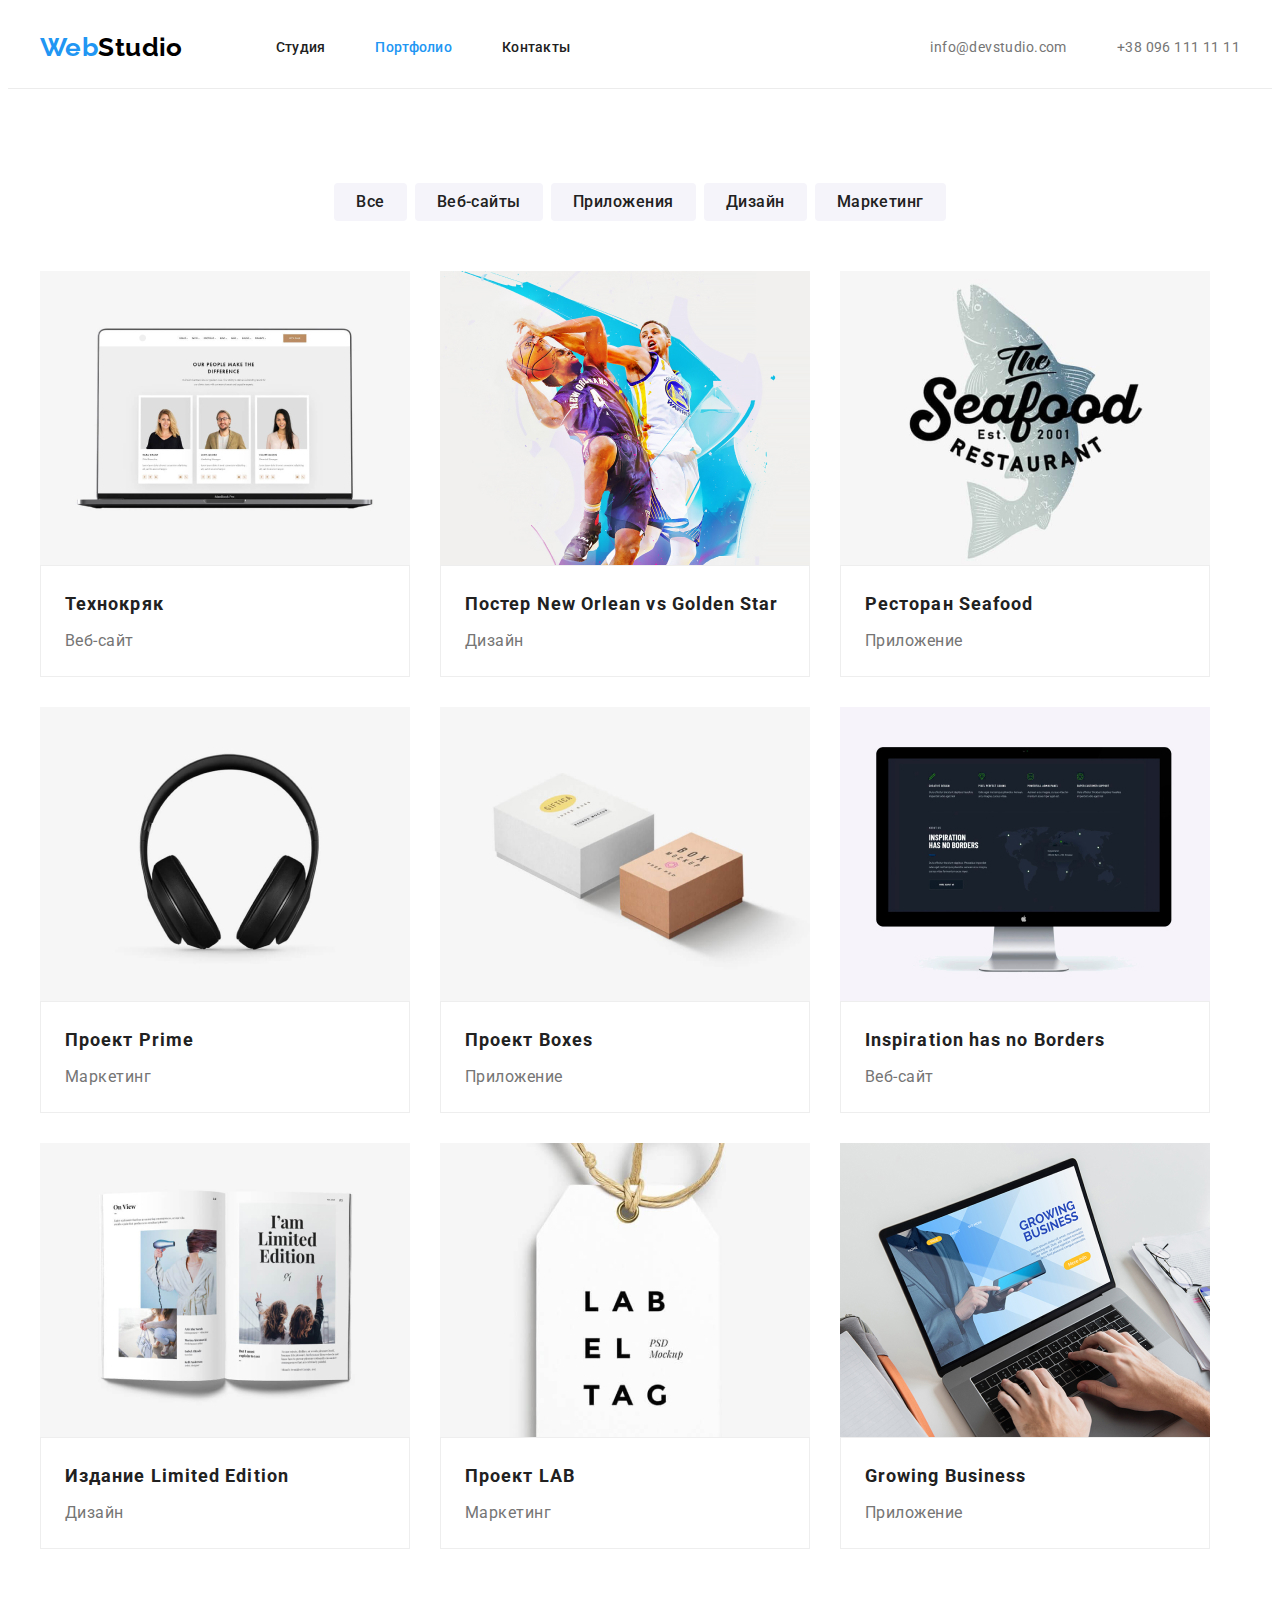
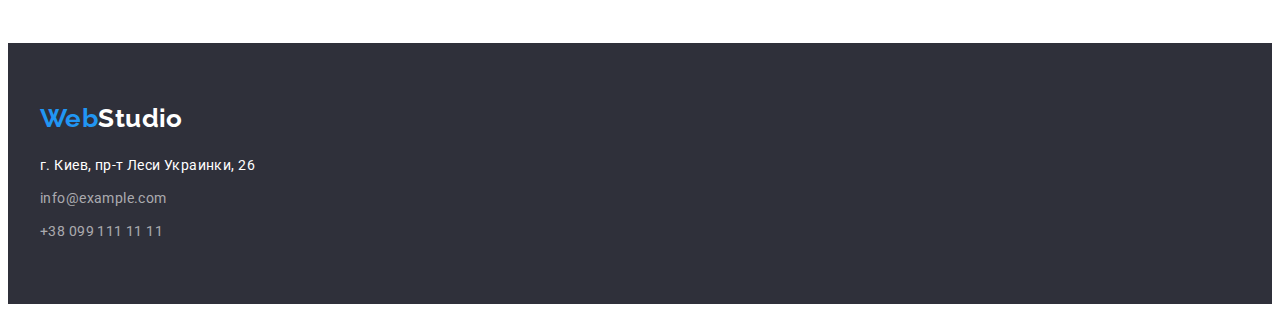
==== portfolio.html @ 22b2ff81 "завантаження попередньої роботи" ====
<!DOCTYPE html>
<html lang="en">

<head>
    <meta charset="UTF-8">
    <meta http-equiv="X-UA-Compatible" content="IE=edge">
    <meta name="viewport" content="width=device-width, initial-scale=1.0">
    <title>Document</title>
<link rel="preconnect" href="https://fonts.googleapis.com">
<link rel="preconnect" href="https://fonts.gstatic.com" crossorigin>
<link href="https://fonts.googleapis.com/css2?family=Raleway:wght@700&family=Roboto:wght@400;500;700;900&display=swap" rel="stylesheet">
<link rel="stylesheet" href="https://cdnjs.cloudflare.com/ajax/libs/modern-normalize/1.1.0/modern-normalize.min.css"
    integrity="sha512-wpPYUAdjBVSE4KJnH1VR1HeZfpl1ub8YT/NKx4PuQ5NmX2tKuGu6U/JRp5y+Y8XG2tV+wKQpNHVUX03MfMFn9Q=="
    crossorigin="anonymous" referrerpolicy="no-referrer" />
    <link rel="stylesheet" href="./css/styles.css">
</head>

<body>
    <header class="header">
        <div class="container">
            <nav class="nav">
                <a class="logo" href="./"><span class="logo-blue-text">Web</span>Studio</a>
                <ul class="nav-list">
                    <li class="nav-item">
                        <a class="nav-link" href="./index.html">Студия</a>
                    </li>
                    <li class="nav-item">
                        <a class="nav-link nav-link-active" href="./portfolio.html">Портфолио</a>
                    </li>
                    <li class="nav-item">
                        <a class="nav-link" href="">Контакты</a>
                    </li>
                </ul>
            </nav>
            <ul class="contacts-list">
                <li class="contacts-item">
                    <a class="contacts-link" href="mailto:info@devstudio.com">info@devstudio.com</a>
                </li>
                <li class="contacts-item">
                    <a class="contacts-link" href="tel:+380961111111">+38 096 111 11 11</a>
                </li>
            </ul>
        </div>
    </header>
    <main>
<section class="section">
    <div class="container">
<h1 class="invisible-title">Примери работ</h1>
<ul class="works-list-button">
    <li class="works-button-item"><button class="works-button" type="button">Все</button></li>
    <li class="works-button-item"><button class="works-button" type="button">Веб-сайты</button></li>
    <li class="works-button-item"><button class="works-button" type="button">Приложения</button></li>
    <li class="works-button-item"><button class="works-button" type="button">Дизайн</button></li>
    <li class="works-button-item"><button class="works-button" type="button">Маркетинг</button></li>
</ul>
<ul class="works-list">
    <li class="works-item">
        <a href="">
            <img src="./images/img.jpg" class="work-img" alt="Веб-сайт замовника" width="370">
            <div class="work-text-box">
                <h2 class="work-box-title" >Технокряк</h2>
                <p class="work-text">Веб-сайт</p>
            </div>
        </a>
    </li>
    <li class="works-item">
        <a href="">
            <img src="./images/img2.jpg" class="work-img" alt="Два баскетболіста в грі" width="370">
            <div class="work-text-box"> 
                <h2  class="work-box-title">Постер New Orlean vs Golden Star</h2>
                <p class="work-text">Дизайн</p>
            </div>
        </a>
    </li>
    <li class="works-item">
        <a  href="">
            <img src="./images/img3.jpg" class="work-img" alt="логотип с рибой" width="370">
            <div class="work-text-box">
                <h2  class="work-box-title">Ресторан Seafood</h2>
                <p class="work-text">Приложение</p>
            </div>
        </a>
    </li>
    <li class="works-item">
        <a  href="">
            <img src="./images/img4.jpg" class="work-img" alt="наушники" width="370">
            <div class="work-text-box"> 
                <h2 class="work-box-title" >Проект Prime</h2>
                <p class="work-text">Маркетинг</p>   
            </div>
        </a>
    </li>
    <li class="works-item">
        <a href="">
            <img src="./images/img5.jpg" class="work-img" alt="два блока белий и бежевий" width="370">
            <div class="work-text-box"> 
                <h2 class="work-box-title" >Проект Boxes</h2>
                <p class="work-text">Приложение</p>
            </div>
        </a>
    </li>
    <li class="works-item">
        <a href="">
            <img src="./images/img6.jpg" class="work-img" alt="монитор с картой мира" width="370">
            <div class="work-text-box"> 
                <h2 class="work-box-title" >Inspiration has no Borders</h2>
                <p class="work-text">Веб-сайт</p>
            </div>
        </a>
    </li>
    <li class="works-item">
        <a href="">
            <img src="./images/img7.jpg" class="work-img" alt="откритая книга с фотографиями" width="370">
            <div class="work-text-box"> 
                <h2  class="work-box-title">Издание Limited Edition</h2>
                <p class="work-text">Дизайн</p>
            </div>
        </a>
    </li>
    <li class="works-item">
        <a  href="">
            <img src="./images/img8.jpg" class="work-img" alt="бирка" width="370">
            <div class="work-text-box"> 
                <h2 class="work-box-title" >Проект LAB</h2>
                <p class="work-text">Маркетинг</p>
            </div>
        </a>
    </li>
    <li class="works-item">
        <a href="">
            <img src="./images/img9.jpg" class="work-img" alt="человек набирает текст" width="370">
            <div class="work-text-box"> 
                <h2 class="work-box-title">Growing Business</h2>
                <p class="work-text">Приложение</p>
            </div>
        </a>
    </li>
</ul>
</div>
</section>
    </main>
<footer class="low">
    <div class="container">
        <a class="logo low-logo" href="./"><span class="logo-blue-text">Web</span>Studio</a>
        <address>
            <ul class="address-list">
                <li class="address-item">
                    <p class="address-text">г. Киев, пр-т Леси Украинки, 26</p>
                </li>
                <li class="address-item">
                    <a class="address-links" href="mailto:info@example.com">info@example.com</a>
                </li>
                <li class="address-item">
                    <a class="address-links" href="tel:+380991111111">+38 099 111 11 11</a>
                </li>
            </ul>
        </address>
    </div>
</footer>

</body>

</html>
---- css/styles.css ----
:root {
  --primary-text-color: #757575;
  --title-text-color: #212121;
  --accent-color: #2196f3;
  --fon-color: #ffffff;
  --interval-box: 30px;
}

body {
  font-family: "Roboto", sans-serif;
  font-size: 14px;
  line-height: 1.71;
  letter-spacing: 0.03em;

  background-color: var(--fon-color);
  color: var(--primary-text-color);
}

h1,
h2,
h3,
p,
ul {
  margin: 0;
}
ul {
  list-style: none;
  padding: 0;
}
a {
  text-decoration: none;
  color: inherit;
}
.container {
  padding-left: 15px;
  padding-right: 15px;

  width: 1200px;
  margin: 0 auto;
}

/* header */
.header {
  display: flex;
  border-bottom: 1px solid #ececec;
  height: 80px;
}
.header > .container {
  display: flex;
  align-items: center;
  justify-content: space-between;
}
.nav {
  display: flex;
  align-items: center;
}
.logo {
  font-family: "Raleway", sans-serif;
  font-size: 26px;
  line-height: 1.2;
  font-weight: 700;

  color: #000000;
  margin-right: 93px;
}
.logo-blue-text {
  color: var(--accent-color);
}
.nav-list,
.contacts-list,
.feature,
.career,
.comand,
.works-list-button,
.works-list {
  display: flex;
}
.nav-link,
.contacts-link {
  display: block;
  padding: 20px 0;
}
.nav-link {
  color: var(--title-text-color);
  font-weight: 500;
  letter-spacing: 0.02em;
  line-height: 1.14;
}
.nav-link-active {
  color: var(--accent-color);
}
.nav-item,
.contacts-item {
  margin-right: 50px;
}
.nav-list > .nav-item:last-child,
.contacts-list > .contacts-item:last-child {
  margin-right: 0;
}
.contacts-link {
  color: var(--primary-text-color);
}
.nav-link:active,
.nav-link:hover,
.nav-link:focus,
.contacts-link:hover,
.contacts-link:focus {
  color: var(--accent-color);
}

/* main */
.hero {
  padding-top: 200px;
  padding-bottom: 200px;
  background-color: #2f303a;
  text-align: center;
}

.hero-title {
  font-weight: 900;
  font-size: 44px;
  line-height: 1.36;
  text-align: center;
  letter-spacing: 0.06em;
  text-transform: uppercase;
  color: var(--fon-color);
  margin-bottom: var(--interval-box);
}

.hero-button {
  font-family: inherit;
  font-weight: 700;
  font-size: 16px;
  line-height: 1.87;
  /* identical to box height, or 187% */
  letter-spacing: 0.06em;

  color: var(--fon-color);

  background-color: var(--accent-color);
  cursor: pointer;
  padding: 10px 32px;
  border-radius: 4px;
  border: none;
}
.hero-button:focus,
.hero-button:hover {
  color: var(--accent-color);
  background-color: var(--fon-color);
}
/* особливості */
.section {
  padding-top: 94px;
  padding-bottom: 94px;
}

.invisible-title {
  font-size: 0;
}

.feature-item:not(:last-child),
.career-item:not(:last-child),
.comand-item:not(:last-child) {
  margin-right: var(--interval-box);
}
.feature-title {
  font-weight: 700;
  font-size: 14px;
  line-height: 1.14;
  text-transform: uppercase;
  margin-bottom: 10px;

  color: var(--title-text-color);
}

/* чим займаємося */
.no-pading-top {
  padding-top: 0;
}
.career-img,
.comand-foto,
.work-img {
  width: 100%;
  height: auto;
  display: block;
}
.comand-title,
.career-title {
  margin-bottom: 50px;
  font-weight: 700;
  font-size: 36px;
  line-height: 1.17;
  text-align: center;

  color: var(--title-text-color);
}

/* Наша команда */

.team {
  background-color: #f5f4fa;
}
/* .comand-item {
} */
.comand-text {
  font-size: 16px;
  line-height: 1.19;
  padding: 30px 0;
  background-color: var(--fon-color);
  text-align: center;
  border-radius: 0px 0px 4px 4px;
  box-shadow: 0px 1px 3px rgba(0, 0, 0, 0.12), 0px 1px 1px rgba(0, 0, 0, 0.14),
    0px 2px 1px rgba(0, 0, 0, 0.2);
}

.comand-name {
  font-weight: 500;
  margin-bottom: 10px;
  color: var(--title-text-color);
}

/* footer */
.low {
  background-color: #2f303a;
  padding-bottom: 60px;
  padding-top: 60px;
}
.low-logo {
  display: inline-block;
  margin-right: 0;
  margin-bottom: 20px;
  color: var(--fon-color);
}
.address-list {
  font-style: normal;
}
.address-text {
  color: var(--fon-color);
}

.address-links {
  color: rgba(255, 255, 255, 0.6);
}
.address-item:not(:last-child) {
  margin-bottom: 9px;
}
/* portfolio */
.works-list-button {
  margin-bottom: 50px;
  justify-content: center;
}
.works-button-item:not(:last-child) {
  margin-right: 8px;
}
.works-button {
  font-family: inherit;
  font-weight: 500;
  font-size: 16px;
  line-height: 1.62em;
  color: var(--title-text-color);
  background-color: #f5f4fa;
  cursor: pointer;
  padding: 6px 22px;
  border-radius: 4px;
  letter-spacing: 0.03em;
  border: none;
}

.works-button:focus,
.works-button:hover {
  color: var(--fon-color);
  background-color: var(--accent-color);
  box-shadow: 0px 3px 1px rgba(0, 0, 0, 0.1), 0px 1px 2px rgba(0, 0, 0, 0.08),
    0px 2px 2px rgba(0, 0, 0, 0.12);
}
.works-list {
  flex-wrap: wrap;
}

.works-item {
  margin-left: var(--interval-box);
  margin-top: var(--interval-box);
}
.work-text-box {
  border: 1px solid #eeeeee;
  box-sizing: border-box;
  padding: 20px 24px;
}
.works-item:nth-child(3n + 1) {
  margin-left: 0;
}
.works-item:not(:nth-child(n + 4)) {
  margin-top: 0;
}

.work-box-title {
  font-weight: 700;
  font-size: 18px;
  line-height: 2em;
  letter-spacing: 0.06em;
  color: var(--title-text-color);
  margin-bottom: 4px;
}
.work-text {
  font-size: 16px;
  line-height: 1.87em;
  letter-spacing: 0.03em;
  color: inherit;
}
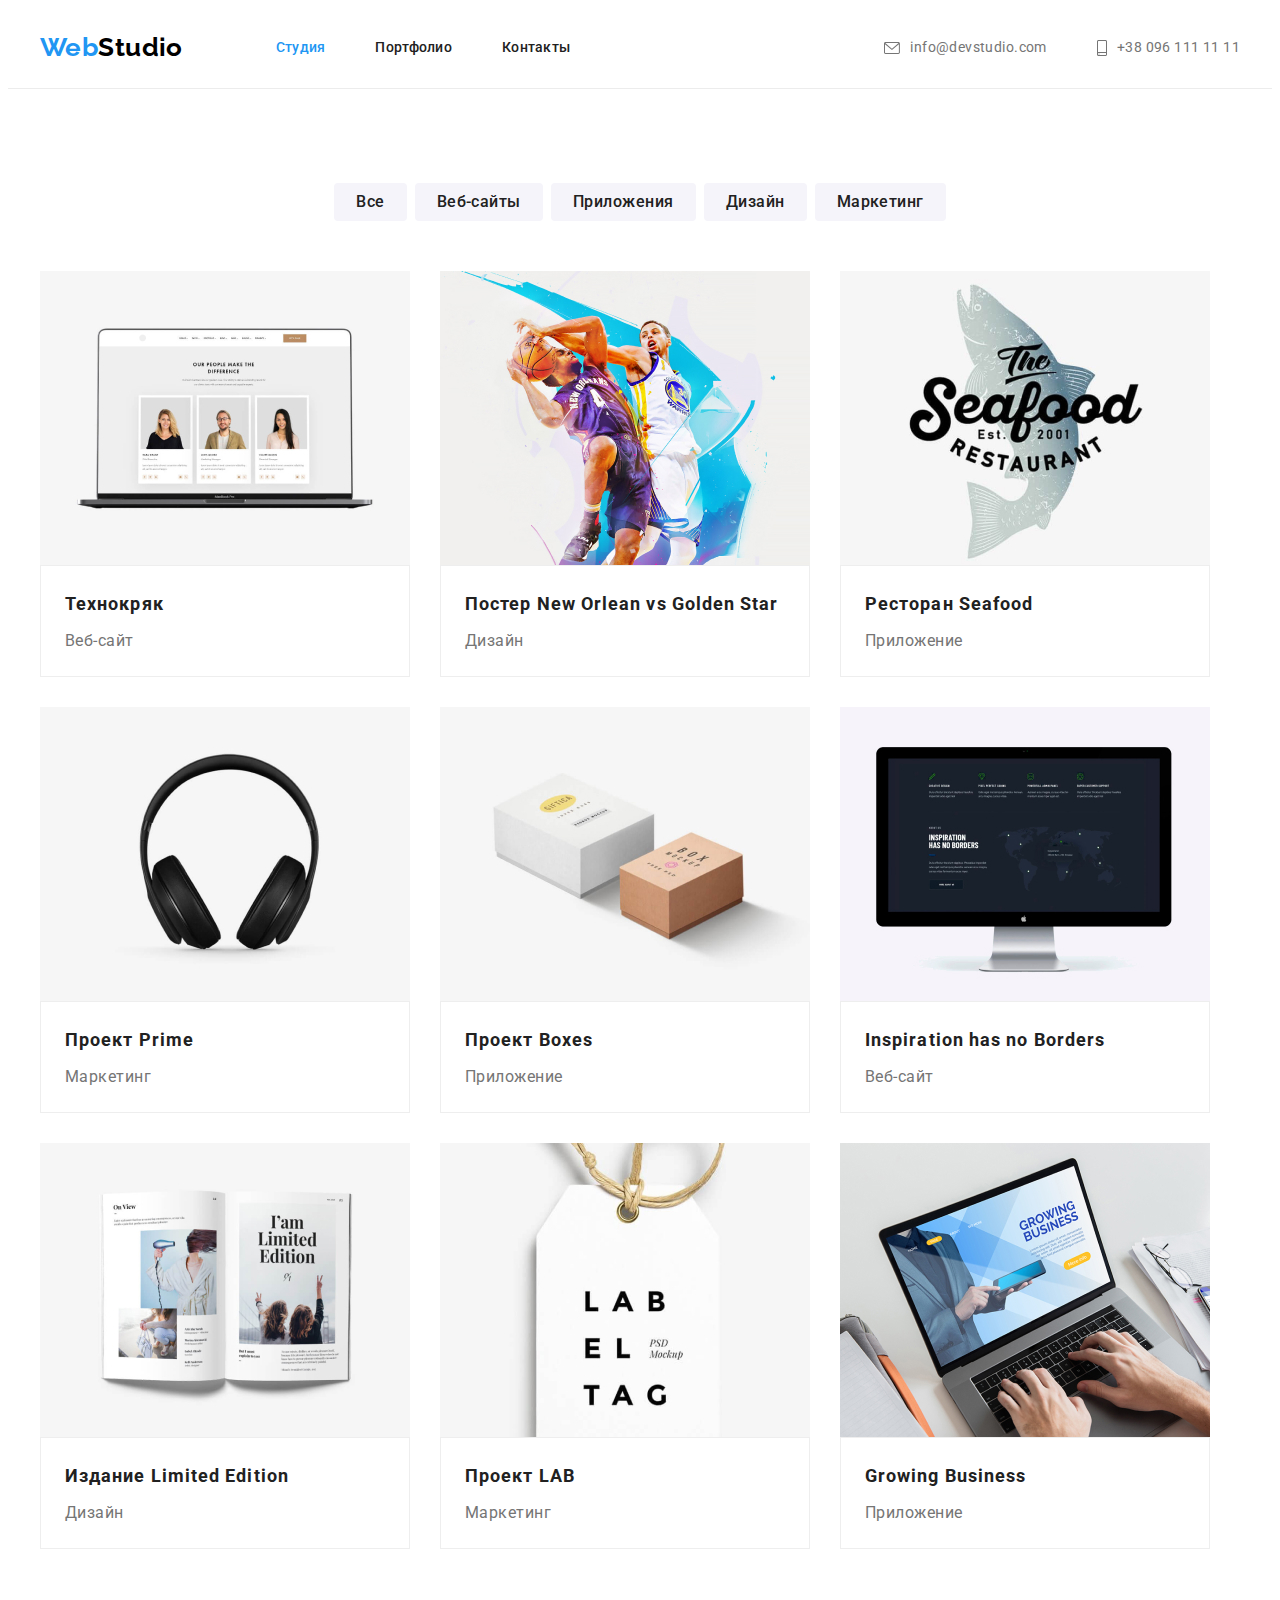
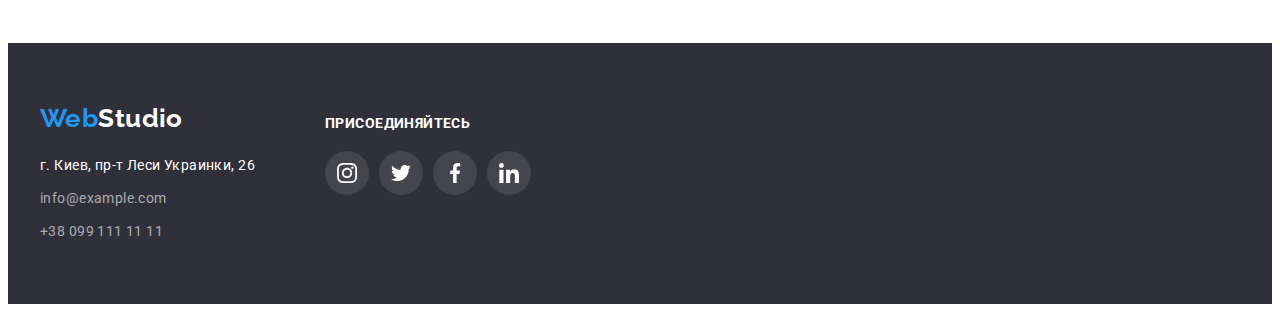
==== commit a746b66e: "закінчений проект" ====
--- a/portfolio.html
+++ b/portfolio.html
@@ -16,32 +16,40 @@
 </head>
 
 <body>
-    <header class="header">
-        <div class="container">
-            <nav class="nav">
-                <a class="logo" href="./"><span class="logo-blue-text">Web</span>Studio</a>
-                <ul class="nav-list">
-                    <li class="nav-item">
-                        <a class="nav-link" href="./index.html">Студия</a>
-                    </li>
-                    <li class="nav-item">
-                        <a class="nav-link nav-link-active" href="./portfolio.html">Портфолио</a>
-                    </li>
-                    <li class="nav-item">
-                        <a class="nav-link" href="">Контакты</a>
-                    </li>
-                </ul>
-            </nav>
-            <ul class="contacts-list">
-                <li class="contacts-item">
-                    <a class="contacts-link" href="mailto:info@devstudio.com">info@devstudio.com</a>
+<header class="header">
+    <div class="container">
+        <nav class="nav">
+            <a class="logo" href="./"><span class="logo-blue-text">Web</span>Studio</a>
+            <ul class="nav-list">
+                <li class="nav-item">
+                    <a class="nav-link nav-link-active" href="./index.html">Студия</a>
                 </li>
-                <li class="contacts-item">
-                    <a class="contacts-link" href="tel:+380961111111">+38 096 111 11 11</a>
+                <li class="nav-item">
+                    <a class="nav-link" href="./portfolio.html">Портфолио</a>
+                </li>
+                <li class="nav-item">
+                    <a class="nav-link" href="">Контакты</a>
                 </li>
             </ul>
-        </div>
-    </header>
+        </nav>
+        <ul class="contacts-list">
+            <li class="contacts-item">
+                <a class="contacts-link" href="mailto:info@devstudio.com">
+                    <svg class="contacts-icon" height="16px" width="16px">
+                        <use href="../images/icons.svg#icon-mail "></use>
+                    </svg>
+                    info@devstudio.com </a>
+            </li>
+            <li class="contacts-item">
+                <a class="contacts-link" href="tel:+380961111111">
+                    <svg class="contacts-icon" height="16px" width="10px">
+                        <use href="../images/icons.svg#icon-smartphone "></use>
+                    </svg>
+                    +38 096 111 11 11</a>
+            </li>
+        </ul>
+    </div>
+</header>
     <main>
 <section class="section">
     <div class="container">
@@ -140,24 +148,47 @@
 </section>
     </main>
 <footer class="low">
-    <div class="container">
-        <a class="logo low-logo" href="./"><span class="logo-blue-text">Web</span>Studio</a>
-        <address>
-            <ul class="address-list">
-                <li class="address-item">
-                    <p class="address-text">г. Киев, пр-т Леси Украинки, 26</p>
-                </li>
-                <li class="address-item">
-                    <a class="address-links" href="mailto:info@example.com">info@example.com</a>
-                </li>
-                <li class="address-item">
-                    <a class="address-links" href="tel:+380991111111">+38 099 111 11 11</a>
-                </li>
+    <div class="container low-container">
+        <div>
+            <a class="logo low-logo" href="./"><span class="logo-blue-text">Web</span>Studio</a>
+            <address>
+                <ul class="address-list">
+                    <li class="address-item">
+                        <p class="address-text">г. Киев, пр-т Леси Украинки, 26</p>
+                    </li>
+                    <li class="address-item">
+                        <a class="address-links" href="mailto:info@example.com">info@example.com</a>
+                    </li>
+                    <li class="address-item">
+                        <a class="address-links" href="tel:+380991111111">+38 099 111 11 11</a>
+                    </li>
+                </ul>
+            </address>
+        </div>
+        <div class="social-networks-box">
+            <p class="social-networks-text">присоединяйтесь</p>
+            <ul class="social-networks-list">
+                <li class="social-networks-item"><a href="" class="social-networks-link"> <svg
+                            class="social-networks-icon">
+                            <use href="../images/icons.svg#icon-instagram "></use>
+                        </svg>
+                    </a></li>
+                <li class="social-networks-item"><a href="" class="social-networks-link"> <svg
+                            class="social-networks-icon">
+                            <use href="../images/icons.svg#icon-tvitter "></use>
+                        </svg></a></li>
+                <li class="social-networks-item"><a href="" class="social-networks-link"> <svg
+                            class="social-networks-icon">
+                            <use href="../images/icons.svg#icon-facebook "></use>
+                        </svg></a></li>
+                <li class="social-networks-item"><a href="" class="social-networks-link"> <svg
+                            class="social-networks-icon">
+                            <use href="../images/icons.svg#icon-linkedin "></use>
+                        </svg></a></li>
             </ul>
-        </address>
+        </div>
     </div>
 </footer>
-
 </body>
 
 </html>--- a/css/styles.css
+++ b/css/styles.css
@@ -77,7 +77,6 @@
 }
 .nav-link,
 .contacts-link {
-  display: block;
   padding: 20px 0;
 }
 .nav-link {
@@ -89,31 +88,46 @@
 .nav-link-active {
   color: var(--accent-color);
 }
-.nav-item,
-.contacts-item {
+.nav-item:not(:last-child),
+.contacts-item:not(:last-child) {
   margin-right: 50px;
 }
-.nav-list > .nav-item:last-child,
-.contacts-list > .contacts-item:last-child {
-  margin-right: 0;
-}
+
 .contacts-link {
+  display: flex;
+  align-items: center;
   color: var(--primary-text-color);
-}
-.nav-link:active,
+  fill: var(--primary-text-color);
+}
+.contacts-icon {
+  margin-right: 10px;
+}
+
 .nav-link:hover,
 .nav-link:focus,
 .contacts-link:hover,
 .contacts-link:focus {
   color: var(--accent-color);
+  fill: var(--accent-color);
 }
 
 /* main */
 .hero {
   padding-top: 200px;
   padding-bottom: 200px;
+
+  text-align: center;
   background-color: #2f303a;
-  text-align: center;
+  background-image: linear-gradient(
+      to right,
+      rgba(47, 48, 58, 0.4),
+      rgba(47, 48, 58, 0.4)
+    ),
+    url("../images/fon.jpg");
+
+  background-repeat: no-repeat;
+  background-size: cover;
+  background-position: center;
 }
 
 .hero-title {
@@ -158,9 +172,24 @@
   font-size: 0;
 }
 
+.feature-box {
+  display: flex;
+  justify-content: center;
+  align-items: center;
+  height: 120px;
+  width: 270px;
+  border-radius: 4px;
+  margin-bottom: var(--interval-box);
+  background: #f5f4fa;
+}
+.feature-icon {
+  height: 70px;
+  width: 70px;
+}
 .feature-item:not(:last-child),
 .career-item:not(:last-child),
-.comand-item:not(:last-child) {
+.comand-item:not(:last-child),
+.client-item:not(:last-child) {
   margin-right: var(--interval-box);
 }
 .feature-title {
@@ -185,11 +214,13 @@
   display: block;
 }
 .comand-title,
-.career-title {
+.career-title,
+.client-title {
   margin-bottom: 50px;
   font-weight: 700;
   font-size: 36px;
   line-height: 1.17;
+  letter-spacing: 0.03em;
   text-align: center;
 
   color: var(--title-text-color);
@@ -211,6 +242,7 @@
   border-radius: 0px 0px 4px 4px;
   box-shadow: 0px 1px 3px rgba(0, 0, 0, 0.12), 0px 1px 1px rgba(0, 0, 0, 0.14),
     0px 2px 1px rgba(0, 0, 0, 0.2);
+  fill: #afb1b8;
 }
 
 .comand-name {
@@ -218,13 +250,68 @@
   margin-bottom: 10px;
   color: var(--title-text-color);
 }
-
+.comand-work {
+  margin-bottom: 16px;
+}
+.social-networks-list {
+  display: flex;
+  justify-content: center;
+}
+.social-networks-item:not(:last-child) {
+  margin-right: 10px;
+}
+.social-networks-link {
+  display: flex;
+  justify-content: center;
+  align-items: center;
+  height: 44px;
+  width: 44px;
+  border-radius: 50%;
+  background: rgba(255, 255, 255, 0.1);
+  text-align: center;
+}
+.social-networks-link:hover,
+.social-networks-link:focus {
+  background-color: var(--accent-color);
+  fill: var(--fon-color);
+}
+.social-networks-icon {
+  height: 20px;
+  width: 20px;
+  fill: inherit;
+}
+/* Постоянные клиенты */
+.client {
+  display: flex;
+}
+.client-link {
+  display: flex;
+  justify-content: center;
+  align-items: center;
+  width: 170px;
+  height: 92px;
+  display: flex;
+  fill: #afb1b8;
+  border: 1px solid #afb1b8;
+  border-radius: 4px;
+  padding: 16px 32px;
+}
+.client-icon {
+  fill: inherit;
+}
+.client-link:hover,
+.client-link:focus {
+  fill: var(--accent-color);
+}
 /* footer */
 .low {
   background-color: #2f303a;
   padding-bottom: 60px;
   padding-top: 60px;
 }
+.low-container {
+  display: flex;
+}
 .low-logo {
   display: inline-block;
   margin-right: 0;
@@ -241,8 +328,24 @@
 .address-links {
   color: rgba(255, 255, 255, 0.6);
 }
+.address-links:hover,
+.address-links:focus {
+  color: var(--accent-color);
+}
 .address-item:not(:last-child) {
   margin-bottom: 9px;
+}
+.social-networks-box {
+  padding-top: 12px;
+  padding-left: 70px;
+  fill: var(--fon-color);
+}
+.social-networks-text {
+  font-weight: 700;
+  line-height: 16px;
+  text-transform: uppercase;
+  color: var(--fon-color);
+  margin-bottom: 20px;
 }
 /* portfolio */
 .works-list-button {
@@ -281,9 +384,13 @@
   margin-left: var(--interval-box);
   margin-top: var(--interval-box);
 }
+.works-item:hover,
+.works-item:focus {
+  box-shadow: 0px 1px 1px rgba(0, 0, 0, 0.12), 0px 4px 4px rgba(0, 0, 0, 0.06),
+    1px 4px 6px rgba(0, 0, 0, 0.16);
+}
 .work-text-box {
   border: 1px solid #eeeeee;
-  box-sizing: border-box;
   padding: 20px 24px;
 }
 .works-item:nth-child(3n + 1) {
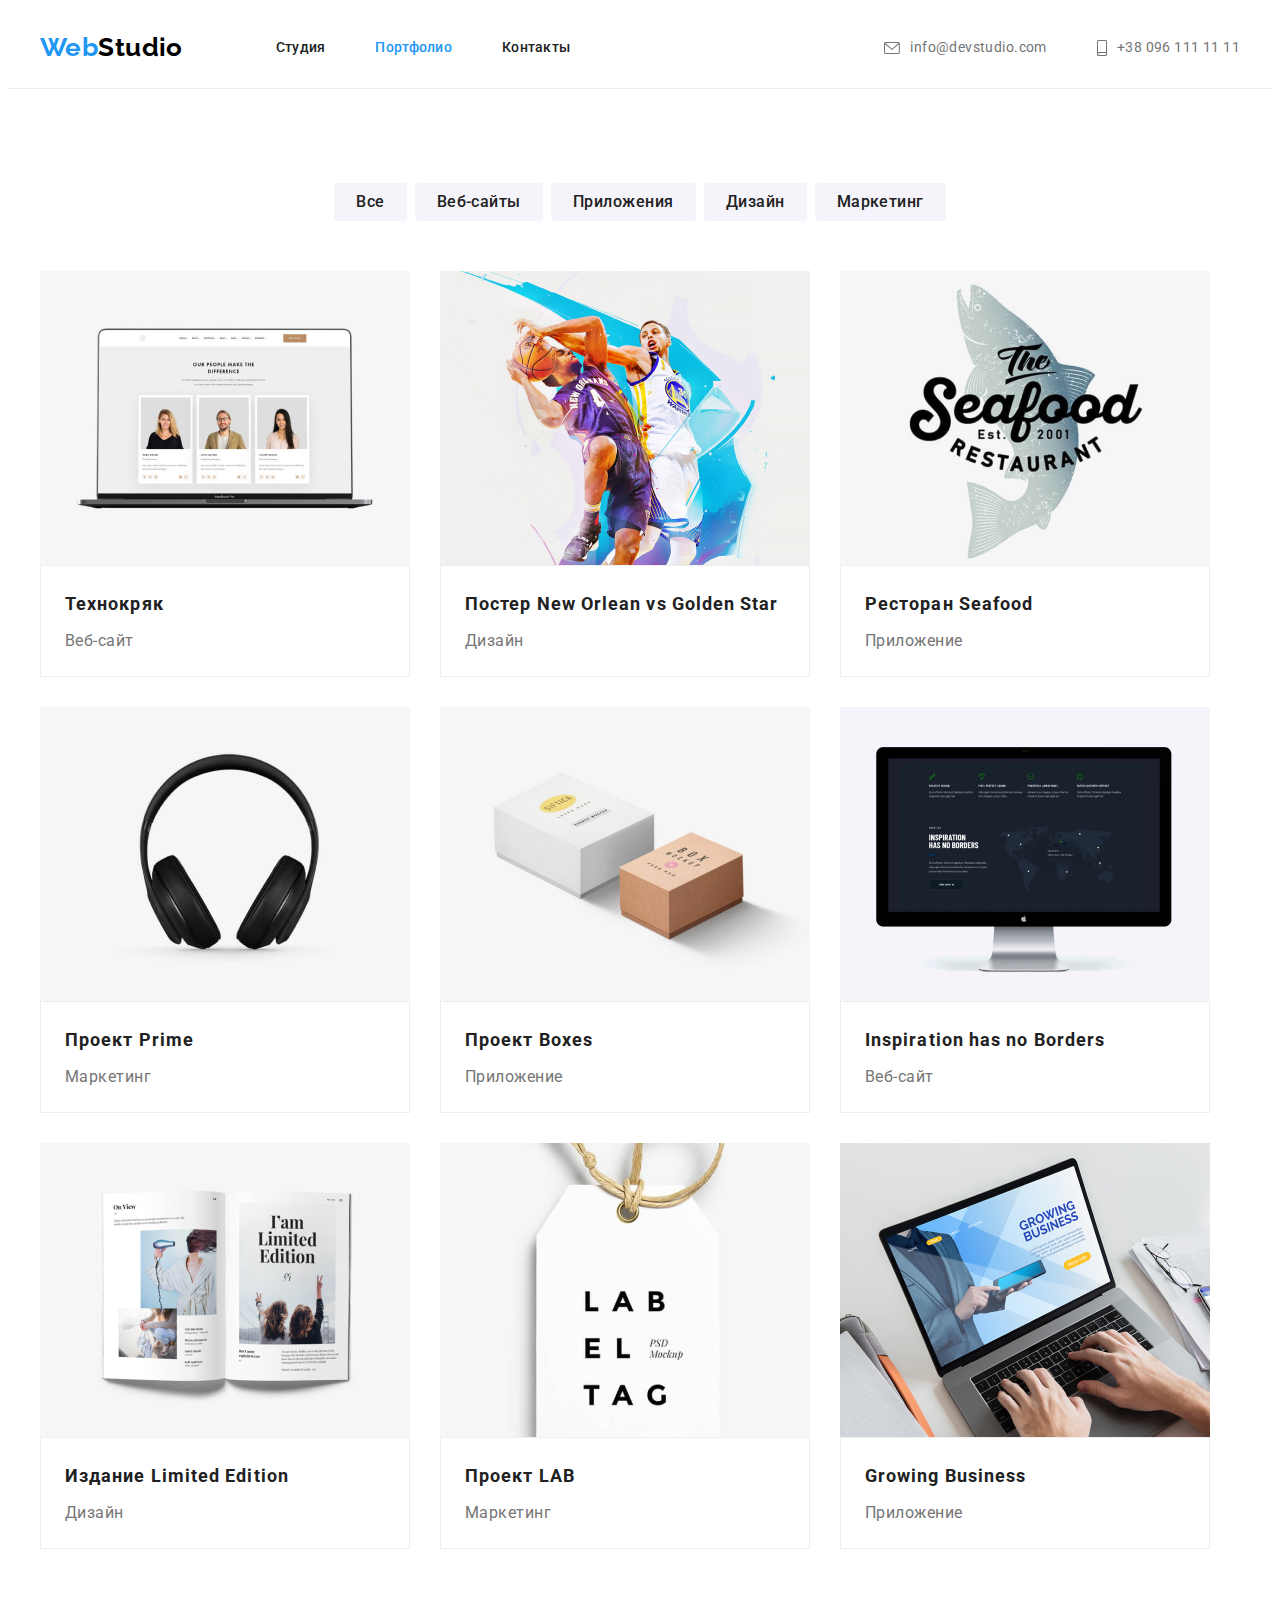
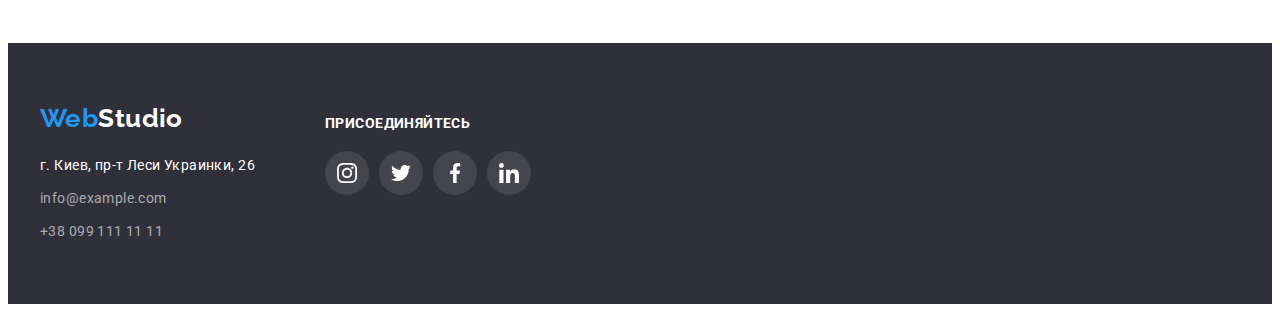
==== commit 22b47457: "маленький недолік" ====
--- a/portfolio.html
+++ b/portfolio.html
@@ -22,10 +22,10 @@
             <a class="logo" href="./"><span class="logo-blue-text">Web</span>Studio</a>
             <ul class="nav-list">
                 <li class="nav-item">
-                    <a class="nav-link nav-link-active" href="./index.html">Студия</a>
+                    <a class="nav-link " href="./index.html">Студия</a>
                 </li>
                 <li class="nav-item">
-                    <a class="nav-link" href="./portfolio.html">Портфолио</a>
+                    <a class="nav-link nav-link-active" href="./portfolio.html">Портфолио</a>
                 </li>
                 <li class="nav-item">
                     <a class="nav-link" href="">Контакты</a>
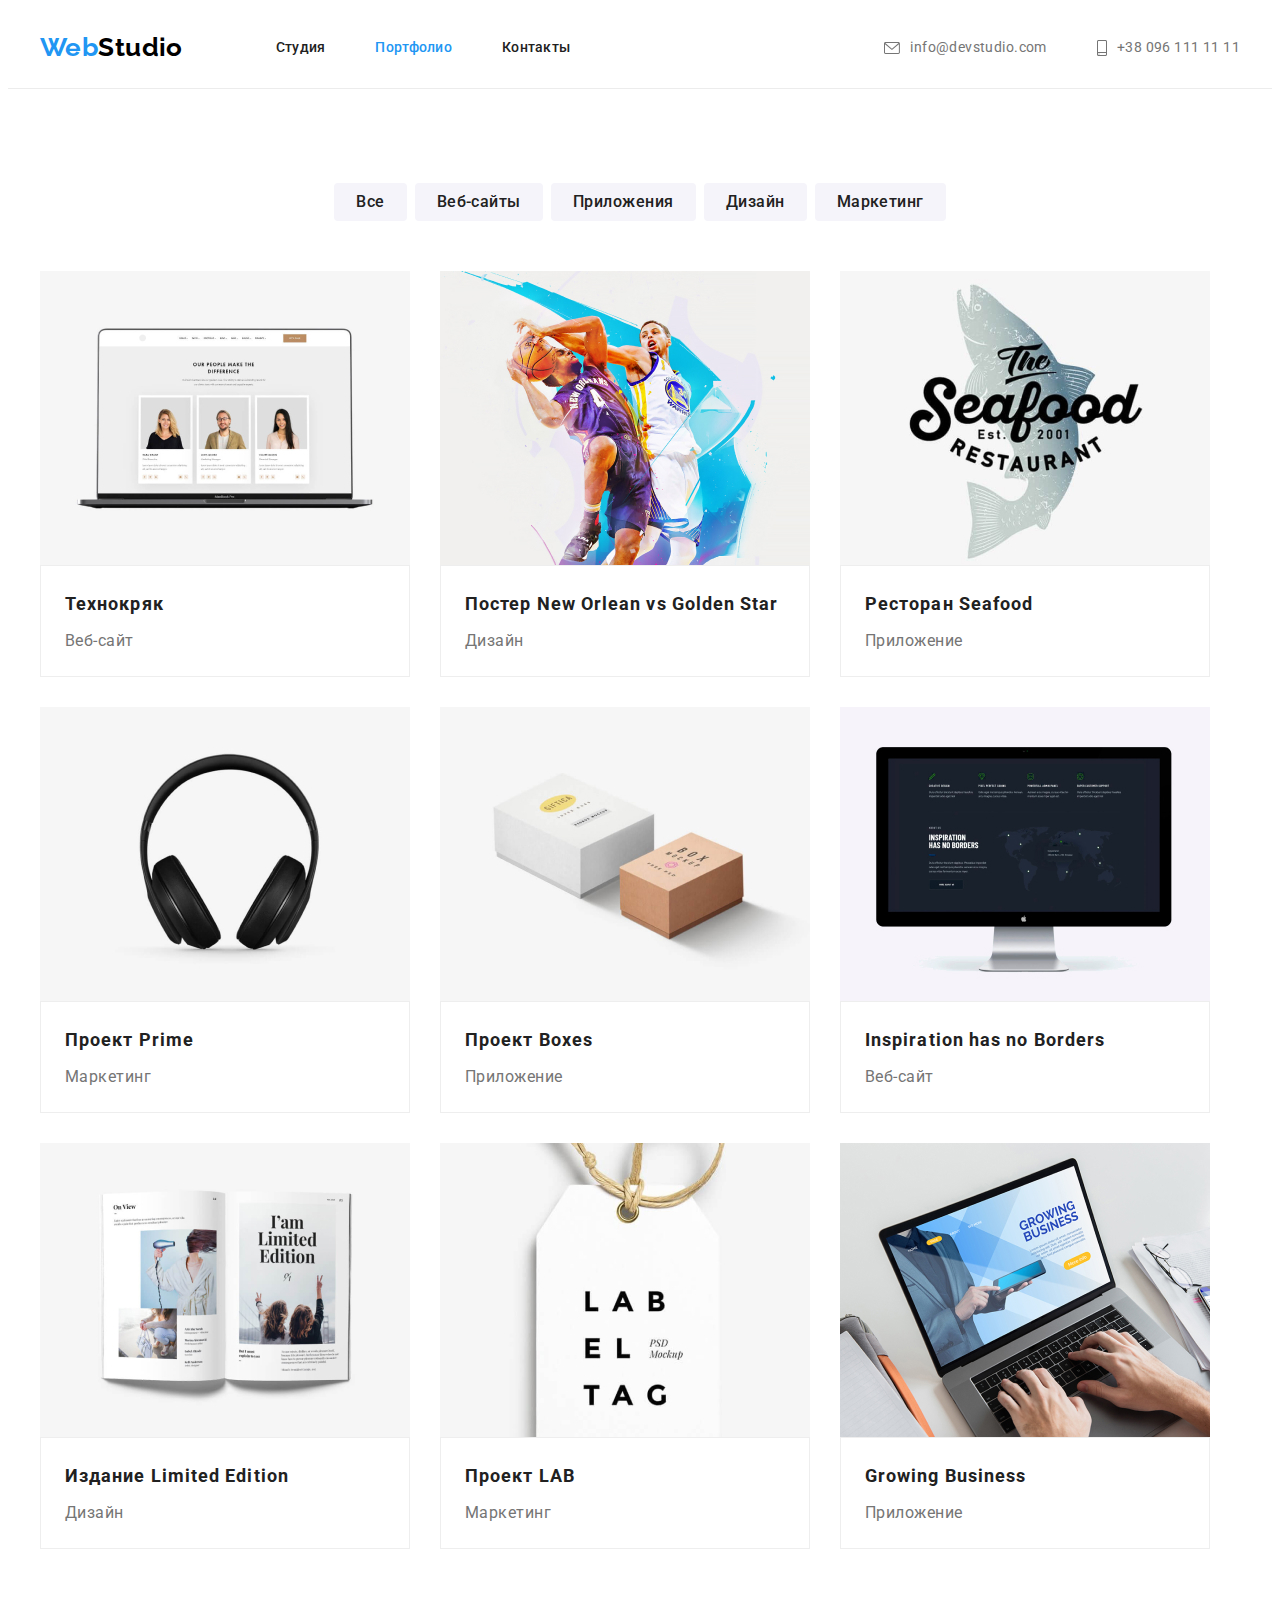
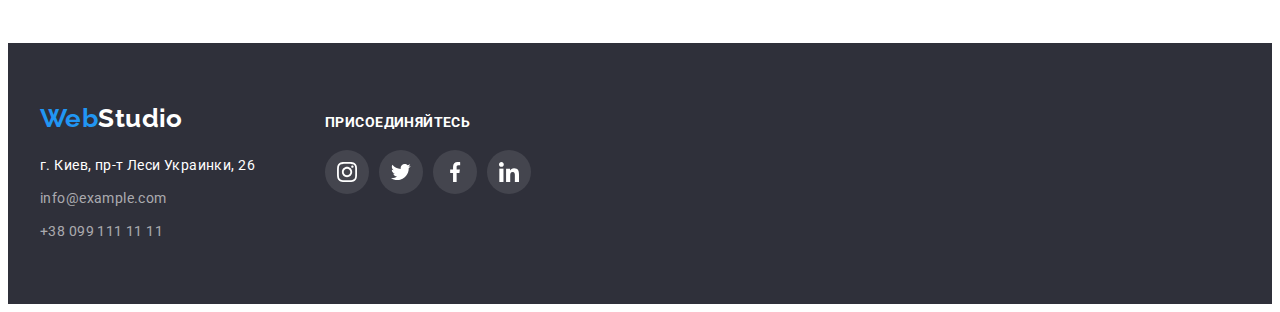
==== commit c9821da1: "виправлення остаточні" ====
--- a/portfolio.html
+++ b/portfolio.html
@@ -36,14 +36,14 @@
             <li class="contacts-item">
                 <a class="contacts-link" href="mailto:info@devstudio.com">
                     <svg class="contacts-icon" height="16px" width="16px">
-                        <use href="../images/icons.svg#icon-mail "></use>
+                        <use href="./images/icons.svg#icon-mail "></use>
                     </svg>
                     info@devstudio.com </a>
             </li>
             <li class="contacts-item">
                 <a class="contacts-link" href="tel:+380961111111">
                     <svg class="contacts-icon" height="16px" width="10px">
-                        <use href="../images/icons.svg#icon-smartphone "></use>
+                        <use href="./images/icons.svg#icon-smartphone "></use>
                     </svg>
                     +38 096 111 11 11</a>
             </li>
@@ -63,7 +63,7 @@
 </ul>
 <ul class="works-list">
     <li class="works-item">
-        <a href="">
+        <a href="" class="works-link">
             <img src="./images/img.jpg" class="work-img" alt="Веб-сайт замовника" width="370">
             <div class="work-text-box">
                 <h2 class="work-box-title" >Технокряк</h2>
@@ -72,7 +72,7 @@
         </a>
     </li>
     <li class="works-item">
-        <a href="">
+        <a href="" class="works-link">
             <img src="./images/img2.jpg" class="work-img" alt="Два баскетболіста в грі" width="370">
             <div class="work-text-box"> 
                 <h2  class="work-box-title">Постер New Orlean vs Golden Star</h2>
@@ -81,7 +81,7 @@
         </a>
     </li>
     <li class="works-item">
-        <a  href="">
+        <a  href="" class="works-link">
             <img src="./images/img3.jpg" class="work-img" alt="логотип с рибой" width="370">
             <div class="work-text-box">
                 <h2  class="work-box-title">Ресторан Seafood</h2>
@@ -90,7 +90,7 @@
         </a>
     </li>
     <li class="works-item">
-        <a  href="">
+        <a  href="" class="works-link">
             <img src="./images/img4.jpg" class="work-img" alt="наушники" width="370">
             <div class="work-text-box"> 
                 <h2 class="work-box-title" >Проект Prime</h2>
@@ -99,7 +99,7 @@
         </a>
     </li>
     <li class="works-item">
-        <a href="">
+        <a href="" class="works-link">
             <img src="./images/img5.jpg" class="work-img" alt="два блока белий и бежевий" width="370">
             <div class="work-text-box"> 
                 <h2 class="work-box-title" >Проект Boxes</h2>
@@ -108,7 +108,7 @@
         </a>
     </li>
     <li class="works-item">
-        <a href="">
+        <a href="" class="works-link">
             <img src="./images/img6.jpg" class="work-img" alt="монитор с картой мира" width="370">
             <div class="work-text-box"> 
                 <h2 class="work-box-title" >Inspiration has no Borders</h2>
@@ -117,7 +117,7 @@
         </a>
     </li>
     <li class="works-item">
-        <a href="">
+        <a href="" class="works-link">
             <img src="./images/img7.jpg" class="work-img" alt="откритая книга с фотографиями" width="370">
             <div class="work-text-box"> 
                 <h2  class="work-box-title">Издание Limited Edition</h2>
@@ -126,7 +126,7 @@
         </a>
     </li>
     <li class="works-item">
-        <a  href="">
+        <a  href="" class="works-link">
             <img src="./images/img8.jpg" class="work-img" alt="бирка" width="370">
             <div class="work-text-box"> 
                 <h2 class="work-box-title" >Проект LAB</h2>
@@ -135,7 +135,7 @@
         </a>
     </li>
     <li class="works-item">
-        <a href="">
+        <a href="" class="works-link">
             <img src="./images/img9.jpg" class="work-img" alt="человек набирает текст" width="370">
             <div class="work-text-box"> 
                 <h2 class="work-box-title">Growing Business</h2>
@@ -170,20 +170,20 @@
             <ul class="social-networks-list">
                 <li class="social-networks-item"><a href="" class="social-networks-link"> <svg
                             class="social-networks-icon">
-                            <use href="../images/icons.svg#icon-instagram "></use>
+                            <use href="./images/icons.svg#icon-instagram "></use>
                         </svg>
                     </a></li>
                 <li class="social-networks-item"><a href="" class="social-networks-link"> <svg
                             class="social-networks-icon">
-                            <use href="../images/icons.svg#icon-tvitter "></use>
+                            <use href="./images/icons.svg#icon-tvitter "></use>
                         </svg></a></li>
                 <li class="social-networks-item"><a href="" class="social-networks-link"> <svg
                             class="social-networks-icon">
-                            <use href="../images/icons.svg#icon-facebook "></use>
+                            <use href="./images/icons.svg#icon-facebook "></use>
                         </svg></a></li>
                 <li class="social-networks-item"><a href="" class="social-networks-link"> <svg
                             class="social-networks-icon">
-                            <use href="../images/icons.svg#icon-linkedin "></use>
+                            <use href="./images/icons.svg#icon-linkedin "></use>
                         </svg></a></li>
             </ul>
         </div>
--- a/css/styles.css
+++ b/css/styles.css
@@ -285,7 +285,6 @@
   display: flex;
 }
 .client-link {
-  display: flex;
   justify-content: center;
   align-items: center;
   width: 170px;
@@ -294,7 +293,6 @@
   fill: #afb1b8;
   border: 1px solid #afb1b8;
   border-radius: 4px;
-  padding: 16px 32px;
 }
 .client-icon {
   fill: inherit;
@@ -302,6 +300,7 @@
 .client-link:hover,
 .client-link:focus {
   fill: var(--accent-color);
+  border-color: var(--accent-color);
 }
 /* footer */
 .low {
@@ -311,6 +310,7 @@
 }
 .low-container {
   display: flex;
+  align-items: baseline;
 }
 .low-logo {
   display: inline-block;
@@ -336,8 +336,7 @@
   margin-bottom: 9px;
 }
 .social-networks-box {
-  padding-top: 12px;
-  padding-left: 70px;
+  margin-left: 70px;
   fill: var(--fon-color);
 }
 .social-networks-text {
@@ -384,8 +383,11 @@
   margin-left: var(--interval-box);
   margin-top: var(--interval-box);
 }
-.works-item:hover,
-.works-item:focus {
+.works-link {
+  display: block;
+}
+.works-link:hover,
+.works-link:focus {
   box-shadow: 0px 1px 1px rgba(0, 0, 0, 0.12), 0px 4px 4px rgba(0, 0, 0, 0.06),
     1px 4px 6px rgba(0, 0, 0, 0.16);
 }
